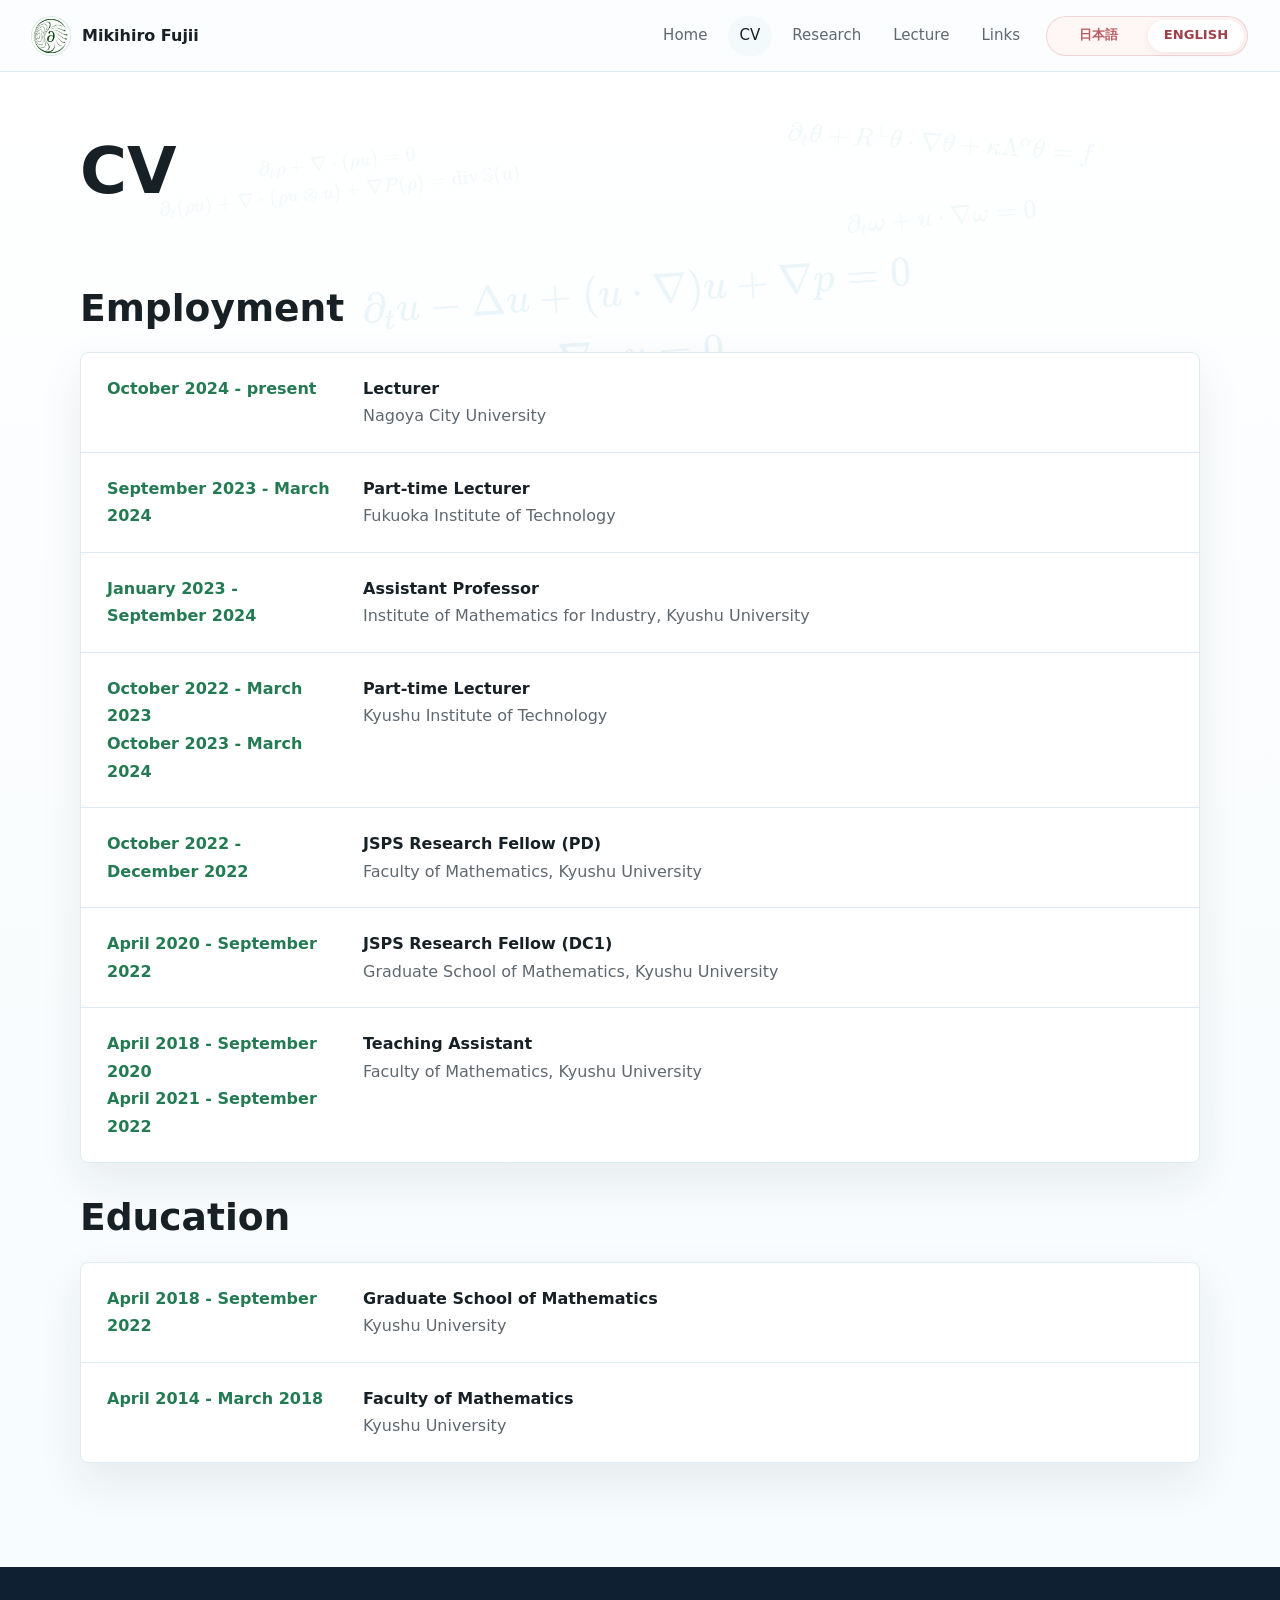
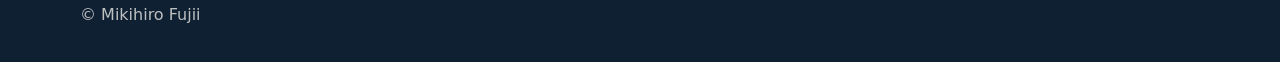
==== cv.html @ 7ef38965 "Hide journal years on paper detail pages" ====
<!doctype html>
<html lang="en">
  <head>
    <meta charset="utf-8">
    <meta name="viewport" content="width=device-width, initial-scale=1">
    <title>CV | Mikihiro Fujii</title>
    <meta name="description" content="Curriculum vitae, employment history, education, grants, and academic awards of Mikihiro Fujii, lecturer at Nagoya City University.">
    <meta name="robots" content="index, follow">
    <meta name="author" content="Mikihiro Fujii">
    <link rel="canonical" href="https://tonpuku.github.io/mikihiro-fujii-homepage/cv.html">
    <meta property="og:type" content="website">
    <meta property="og:site_name" content="Mikihiro Fujii">
    <meta property="og:title" content="CV | Mikihiro Fujii">
    <meta property="og:description" content="Curriculum vitae, employment history, education, grants, and academic awards of Mikihiro Fujii.">
    <meta property="og:url" content="https://tonpuku.github.io/mikihiro-fujii-homepage/cv.html">
    <meta property="og:image" content="https://tonpuku.github.io/mikihiro-fujii-homepage/assets/img/site-logo-512.png">
    <meta property="og:image:width" content="512">
    <meta property="og:image:height" content="512">
    <meta property="og:locale" content="en_US">
    <meta property="og:locale:alternate" content="ja_JP">
    <meta name="twitter:card" content="summary">
    <meta name="twitter:title" content="CV | Mikihiro Fujii">
    <meta name="twitter:description" content="Curriculum vitae of Mikihiro Fujii.">
    <meta name="twitter:image" content="https://tonpuku.github.io/mikihiro-fujii-homepage/assets/img/site-logo-512.png">
    <link rel="icon" type="image/png" href="assets/img/favicon.png">
    <link rel="apple-touch-icon" href="assets/img/apple-touch-icon.png">
    <link rel="stylesheet" href="assets/vendor/katex/katex.min.css">
    <link rel="stylesheet" href="assets/css/styles.css?v=20260708-1">
    <script defer src="assets/vendor/katex/katex.min.js"></script>
    <script defer src="assets/vendor/katex/auto-render.min.js"></script>
    <script defer src="assets/js/analytics.js?v=20260614-1"></script>
    <script defer src="assets/js/site.js?v=20260710-2"></script>
  </head>
  <body>
    <header class="site-header">
      <a class="brand" href="index.html"><span class="brand-mark"><img src="assets/img/site-logo-512.png" alt="" width="38" height="38"></span><span>Mikihiro Fujii</span></a>
      <div class="header-actions">
        <nav class="site-nav" aria-label="Primary navigation">
          <a href="index.html" data-i18n="common.nav.home">Home</a>
          <a href="cv.html" data-i18n="common.nav.cv">CV</a>
          <a href="research.html" data-i18n="common.nav.research">Research</a>
          <a href="lecture.html" data-i18n="common.nav.lecture">Lecture</a>
          <a href="links.html" data-i18n="common.nav.links">Links</a>
        </nav>
        <div class="language-toggle" role="group" aria-label="Language" data-i18n-label="common.language">
          <button type="button" data-lang-option="ja" data-short-label="JA" aria-pressed="false">日本語</button>
          <button type="button" data-lang-option="en" data-short-label="EN" aria-pressed="true">ENGLISH</button>
        </div>
      </div>
    </header>

    <main>
      <section class="page-title">
        <h1 data-i18n="cv.title">CV</h1>
      </section>

      <section class="section cv-stack compact">
        <section class="cv-panel">
          <h2 data-i18n="cv.employment">Employment</h2>
          <div class="timeline" style="margin-top: 22px;">
            <div class="timeline-row">
              <div class="timeline-date" data-i18n="cv.date.2024-10.present">October 2024 - present</div>
              <div class="timeline-body"><strong data-i18n="cv.role.lecturer">Lecturer</strong><span data-i18n="cv.affiliation.ncu">Nagoya City University</span></div>
            </div>
            <div class="timeline-row">
              <div class="timeline-date" data-i18n="cv.date.2023-09.2024-03">September 2023 - March 2024</div>
              <div class="timeline-body"><strong data-i18n="cv.role.partTime">Part-time Lecturer</strong><span data-i18n="cv.affiliation.fit">Fukuoka Institute of Technology</span></div>
            </div>
            <div class="timeline-row">
              <div class="timeline-date" data-i18n="cv.date.2023-01.2024-09">January 2023 - September 2024</div>
              <div class="timeline-body"><strong data-i18n="cv.role.assistantProfessor">Assistant Professor</strong><span data-i18n="cv.affiliation.imiKyushu">Institute of Mathematics for Industry, Kyushu University</span></div>
            </div>
            <div class="timeline-row">
              <div class="timeline-date"><span data-i18n="cv.date.2022-10.2023-03">October 2022 - March 2023</span><br><span data-i18n="cv.date.2023-10.2024-03">October 2023 - March 2024</span></div>
              <div class="timeline-body"><strong data-i18n="cv.role.partTime">Part-time Lecturer</strong><span data-i18n="cv.affiliation.kyutech">Kyushu Institute of Technology</span></div>
            </div>
            <div class="timeline-row">
              <div class="timeline-date" data-i18n="cv.date.2022-10.2022-12">October 2022 - December 2022</div>
              <div class="timeline-body"><strong data-i18n="cv.role.jspsPd">JSPS Research Fellow (PD)</strong><span data-i18n="cv.affiliation.kyushuFacultyMath">Faculty of Mathematics, Kyushu University</span></div>
            </div>
            <div class="timeline-row">
              <div class="timeline-date" data-i18n="cv.date.2020-04.2022-09">April 2020 - September 2022</div>
              <div class="timeline-body"><strong data-i18n="cv.role.jspsDc">JSPS Research Fellow (DC1)</strong><span data-i18n="cv.affiliation.kyushuGraduateMath">Graduate School of Mathematics, Kyushu University</span></div>
            </div>
            <div class="timeline-row">
              <div class="timeline-date"><span data-i18n="cv.date.2018-04.2020-09">April 2018 - September 2020</span><br><span data-i18n="cv.date.2021-04.2022-09">April 2021 - September 2022</span></div>
              <div class="timeline-body"><strong data-i18n="cv.role.ta">Teaching Assistant</strong><span data-i18n="cv.affiliation.kyushuFacultyMath">Faculty of Mathematics, Kyushu University</span></div>
            </div>
          </div>
        </section>

        <section class="cv-panel">
          <h2 data-i18n="cv.education">Education</h2>
          <div class="timeline" style="margin-top: 22px;">
            <div class="timeline-row">
              <div class="timeline-date" data-i18n="cv.date.2018-04.2022-09">April 2018 - September 2022</div>
              <div class="timeline-body"><strong data-i18n="cv.education.graduateMath">Graduate School of Mathematics</strong><span data-i18n="cv.affiliation.kyushuUniversity">Kyushu University</span></div>
            </div>
            <div class="timeline-row">
              <div class="timeline-date" data-i18n="cv.date.2014-04.2018-03">April 2014 - March 2018</div>
              <div class="timeline-body"><strong data-i18n="cv.education.undergraduateMath">Faculty of Mathematics</strong><span data-i18n="cv.affiliation.kyushuUniversity">Kyushu University</span></div>
            </div>
          </div>
        </section>
      </section>
    </main>

    <footer class="site-footer">
      <div class="site-footer-inner">
        <span>&copy; Mikihiro Fujii</span>
      </div>
    </footer>
  </body>
</html>
---- assets/css/styles.css ----
:root {
  --ink: #162025;
  --muted: #5f6870;
  --paper: #fbfdfe;
  --panel: #ffffff;
  --soft: #f3fafc;
  --soft-warm: #f7fcff;
  --line: #dcecf1;
  --navy: #102033;
  --teal: #1b7772;
  --journal-green: #237a53;
  --copper: #b96d45;
  --copper-dark: #86472c;
  --shadow: 0 18px 45px rgba(22, 32, 37, 0.08);
  --radius: 8px;
  --max: 1120px;
}

* {
  box-sizing: border-box;
}

html {
  scroll-behavior: smooth;
}

body {
  margin: 0;
  color: var(--ink);
  background:
    linear-gradient(180deg, #ffffff 0%, var(--paper) 42%, #f6fbfd 100%);
  font-family: ui-sans-serif, system-ui, -apple-system, BlinkMacSystemFont, "Segoe UI", sans-serif;
  font-size: 16px;
  line-height: 1.72;
}

main {
  position: relative;
  isolation: isolate;
  overflow: hidden;
}

main > .page-title,
main > .section {
  position: relative;
  z-index: 2;
}

img {
  max-width: 100%;
  display: block;
}

a {
  color: var(--teal);
  text-decoration-thickness: 1px;
  text-underline-offset: 0.22em;
}

a:hover {
  color: var(--copper-dark);
}

.site-header {
  position: sticky;
  top: 0;
  z-index: 20;
  display: flex;
  align-items: center;
  justify-content: space-between;
  gap: 24px;
  min-height: 72px;
  padding: 0 32px;
  background: rgba(251, 253, 254, 0.96);
  border-bottom: 1px solid rgba(214, 232, 238, 0.86);
  backdrop-filter: blur(18px);
}

.brand {
  display: inline-flex;
  align-items: center;
  gap: 12px;
  color: var(--ink);
  font-weight: 700;
  text-decoration: none;
  white-space: nowrap;
}

.brand-mark {
  display: block;
  width: 38px;
  height: 38px;
  border-radius: 50%;
  overflow: hidden;
  background: #fff;
  box-shadow: 0 0 0 1px rgba(35, 122, 83, 0.16);
  flex: 0 0 auto;
}

.brand-mark img {
  width: 100%;
  height: 100%;
  object-fit: cover;
}

.header-actions {
  display: flex;
  align-items: center;
  gap: 14px;
  min-width: 0;
}

.site-nav {
  display: flex;
  align-items: center;
  gap: 8px;
  overflow-x: auto;
  scrollbar-width: none;
}

.site-nav::-webkit-scrollbar {
  display: none;
}

.site-nav a {
  display: inline-flex;
  align-items: center;
  min-height: 40px;
  padding: 0 12px;
  color: var(--muted);
  border-radius: 999px;
  font-size: 0.94rem;
  text-decoration: none;
  white-space: nowrap;
}

.site-nav a:hover,
.site-nav a[aria-current="page"] {
  color: var(--ink);
  background: var(--soft);
}

.language-toggle {
  display: inline-grid;
  grid-template-columns: repeat(2, minmax(96px, 1fr));
  gap: 2px;
  padding: 3px;
  background: #fff6f6;
  border: 1px solid rgba(190, 80, 86, 0.2);
  border-radius: 999px;
}

.language-toggle button {
  min-width: 96px;
  min-height: 32px;
  padding: 0 9px;
  color: #b95d62;
  background: transparent;
  border: 0;
  border-radius: 999px;
  cursor: pointer;
  font: inherit;
  font-size: 0.82rem;
  font-weight: 760;
  white-space: nowrap;
}

.language-toggle button[aria-pressed="true"] {
  color: #9f4148;
  background: #ffffff;
  box-shadow: 0 1px 6px rgba(135, 54, 60, 0.1);
}

.view-mode-toggle {
  position: fixed;
  left: 16px;
  bottom: 16px;
  z-index: 20;
  display: inline-flex;
  align-items: center;
  justify-content: center;
  min-height: 36px;
  padding: 0 14px;
  color: #fffdf8;
  background: var(--teal);
  border: 1px solid rgba(18, 74, 84, 0.18);
  border-radius: 999px;
  box-shadow: 0 10px 24px rgba(22, 32, 37, 0.16);
  cursor: pointer;
  font: inherit;
  font-size: 0.82rem;
  font-weight: 760;
}

.view-mode-toggle[hidden] {
  display: none;
}

.home-page {
  position: relative;
  isolation: isolate;
  min-height: clamp(720px, 82vh, 840px);
  overflow: hidden;
  background:
    linear-gradient(180deg, #ffffff 0%, #fbfdfe 38%, rgba(242, 250, 253, 0.68) 68%, var(--paper) 100%);
}

.home-page > .hero,
.home-page > .section {
  position: relative;
  z-index: 2;
}

.hero {
  position: relative;
  min-height: inherit;
  display: grid;
  align-items: start;
  overflow: visible;
  color: var(--ink);
  background: transparent;
}

.home-formula-bg {
  position: absolute;
  inset: 0;
  z-index: 0;
  opacity: 1;
  overflow: hidden;
  pointer-events: none;
  user-select: none;
}

.home-formula-bg .hero-equation {
  display: none;
}

.home-page > .home-formula-bg .formula-field {
  bottom: 5%;
}

.home-page + .site-footer {
  margin-top: 0;
}

.page-formula-bg {
  position: fixed;
  inset: 72px 0 0;
}

.page-formula-bg .formula-field {
  transform: none;
}

.formula-field {
  position: absolute;
  inset: 0;
  display: grid;
  grid-template-columns: repeat(12, minmax(0, 1fr));
  grid-auto-rows: minmax(clamp(46px, 6.4vh, 60px), auto);
  align-items: center;
  justify-items: center;
  gap: clamp(10px, 1.5vw, 18px) clamp(16px, 2.5vw, 34px);
  padding: clamp(22px, 3.4vw, 42px) clamp(18px, 4.2vw, 58px);
  box-sizing: border-box;
  transform: translateY(5%);
}

.formula-tile {
  position: relative;
  grid-column: var(--c, span 2);
  grid-row: var(--row, auto);
  max-width: 100%;
  min-width: 0;
  color: rgba(35, 148, 188, 0.06);
  transform: rotate(var(--r, 0deg));
  transform-origin: center;
}

.formula-tile .katex-display {
  margin: 0;
  text-align: left;
}

.formula-tile .katex {
  font-size: clamp(1.68rem, 2.64vw, 2.94rem);
  line-height: 1;
  white-space: nowrap;
}

.formula-tile-wide {
  grid-column: span 6;
}

.formula-tile-long {
  grid-column: 1 / -1;
}

.formula-tile-half {
  grid-column: span 6;
}

.formula-tile-short {
  grid-column: span 3;
}

.formula-tile-wide .katex {
  font-size: clamp(1.5rem, 2.22vw, 2.58rem);
}

.formula-tile-long .katex,
.formula-tile-half .katex {
  font-size: clamp(1.38rem, 2.04vw, 2.4rem);
}

.formula-tile-short .katex {
  font-size: clamp(1.34rem, 1.92vw, 2.24rem);
}

.formula-tile-system .katex {
  font-size: clamp(1rem, 1.55vw, 1.78rem);
  line-height: 1.06;
}

.formula-tile-main {
  grid-column: var(--c, 1 / -1);
  grid-row: var(--row, 3);
  color: rgba(34, 151, 193, 0.09);
}

.formula-tile-main .katex {
  font-size: clamp(1.88rem, 3.28vw, 3.46rem);
  line-height: 1.04;
}

.hero-equation {
  position: absolute;
  color: rgba(82, 178, 207, 0.14);
  transform: rotate(-8deg);
  transform-origin: center;
}

.hero-equation .katex-display {
  margin: 0;
  text-align: left;
}

.hero-equation .katex {
  font-size: clamp(1.1rem, 2.8vw, 2.7rem);
  line-height: 1.08;
  white-space: nowrap;
}

.equation-ns {
  left: clamp(18px, 5vw, 90px);
  top: clamp(430px, 52vh, 540px);
  color: rgba(34, 151, 193, 0.5);
  transform: rotate(-7deg);
}

.equation-ns .katex {
  font-size: clamp(2.15rem, 5.7vw, 5.25rem);
}

.equation-cns {
  left: clamp(520px, 62vw, 900px);
  top: clamp(245px, 32vh, 335px);
  color: rgba(46, 158, 200, 0.31);
  transform: rotate(4deg);
}

.equation-cns .katex {
  font-size: clamp(0.98rem, 2.1vw, 2rem);
}

.equation-qg-top {
  right: clamp(20px, 5vw, 92px);
  top: clamp(24px, 5vh, 70px);
  color: rgba(42, 145, 187, 0.31);
  transform: rotate(0deg);
}

.equation-qg {
  left: clamp(-180px, -8vw, -70px);
  top: clamp(610px, 70vh, 780px);
  color: rgba(68, 174, 210, 0.29);
  transform: rotate(7deg);
}

.equation-qg .katex {
  font-size: clamp(0.98rem, 2.3vw, 2.15rem);
}

.equation-hall {
  right: clamp(-360px, -19vw, -120px);
  top: clamp(420px, 49vh, 555px);
  color: rgba(38, 139, 180, 0.28);
  transform: rotate(-11deg);
}

.equation-hall .katex {
  font-size: clamp(0.86rem, 1.75vw, 1.68rem);
}

.equation-boussinesq {
  right: clamp(18px, 6vw, 100px);
  bottom: clamp(155px, 20vh, 230px);
  color: rgba(50, 160, 202, 0.31);
  transform: rotate(3deg);
}

.equation-boussinesq .katex {
  font-size: clamp(1.05rem, 2.55vw, 2.42rem);
}

.equation-euler {
  left: clamp(-70px, -2vw, -18px);
  top: clamp(185px, 24vh, 260px);
  color: rgba(62, 169, 205, 0.26);
  transform: rotate(-4deg);
}

.equation-euler .katex {
  font-size: clamp(1rem, 2.25vw, 2.15rem);
}

.equation-stationary {
  right: clamp(-185px, -8vw, -45px);
  top: clamp(655px, 76vh, 850px);
  color: rgba(35, 143, 184, 0.27);
  transform: rotate(8deg);
}

.equation-stationary .katex {
  font-size: clamp(1rem, 2.3vw, 2.2rem);
}

.equation-hall-small {
  left: clamp(12px, 6vw, 105px);
  top: clamp(52px, 9vh, 115px);
  color: rgba(40, 150, 190, 0.21);
  transform: rotate(0deg);
}

.equation-hall-small .katex {
  font-size: clamp(0.82rem, 1.55vw, 1.52rem);
}

.equation-cns-small {
  left: clamp(240px, 35vw, 540px);
  top: clamp(78px, 13vh, 145px);
  color: rgba(78, 181, 211, 0.24);
  transform: rotate(-12deg);
}

.equation-cns-small .katex {
  font-size: clamp(0.86rem, 1.8vw, 1.72rem);
}

.equation-sqg {
  right: clamp(12px, 5vw, 88px);
  top: clamp(545px, 63vh, 705px);
  color: rgba(72, 176, 210, 0.3);
  transform: rotate(5deg);
}

.equation-sqg .katex {
  font-size: clamp(0.94rem, 2vw, 1.95rem);
}

.equation-vorticity {
  left: clamp(26px, 7vw, 120px);
  top: clamp(330px, 40vh, 440px);
  color: rgba(31, 133, 177, 0.21);
  transform: rotate(-6deg);
}

.equation-vorticity .katex {
  font-size: clamp(0.9rem, 1.8vw, 1.72rem);
}

.equation-coriolis {
  right: clamp(190px, 27vw, 430px);
  top: clamp(260px, 34vh, 430px);
  color: rgba(45, 155, 198, 0.23);
  transform: rotate(0deg);
}

.equation-coriolis .katex {
  font-size: clamp(0.9rem, 1.85vw, 1.82rem);
}

.equation-energy {
  left: clamp(440px, 52vw, 780px);
  top: clamp(54px, 9vh, 112px);
  color: rgba(57, 160, 198, 0.23);
  transform: rotate(9deg);
}

.equation-energy .katex {
  font-size: clamp(0.9rem, 1.75vw, 1.72rem);
}

.equation-fill {
  color: rgba(52, 157, 196, 0.2);
}

.equation-fill .katex {
  font-size: clamp(0.72rem, 1.25vw, 1.26rem);
}

.equation-pressure {
  left: clamp(250px, 28vw, 460px);
  top: clamp(10px, 3vh, 36px);
  transform: rotate(0deg);
}

.equation-stokes {
  left: clamp(250px, 31vw, 520px);
  top: clamp(365px, 43vh, 500px);
  transform: rotate(-9deg);
}

.equation-scaling {
  left: clamp(62px, 12vw, 190px);
  top: clamp(258px, 31vh, 355px);
  transform: rotate(10deg);
}

.equation-besov {
  right: clamp(34px, 10vw, 165px);
  top: clamp(200px, 25vh, 285px);
  transform: rotate(0deg);
}

.equation-transport {
  left: clamp(-52px, 1vw, 16px);
  top: clamp(455px, 52vh, 615px);
  transform: rotate(8deg);
}

.equation-heat {
  left: clamp(-22px, 2vw, 38px);
  top: clamp(18px, 4vh, 52px);
  transform: rotate(-14deg);
}

.equation-vorticity-small {
  right: clamp(220px, 32vw, 510px);
  top: clamp(255px, 35vh, 460px);
  transform: rotate(12deg);
}

.equation-mhd-small {
  right: clamp(-310px, -12vw, -92px);
  top: clamp(650px, 75vh, 850px);
  transform: rotate(-6deg);
}

.equation-mach {
  left: clamp(400px, 52vw, 760px);
  top: clamp(165px, 24vh, 315px);
  transform: rotate(0deg);
}

.equation-fourier {
  left: clamp(12px, 5vw, 86px);
  top: clamp(570px, 65vh, 725px);
  transform: rotate(-11deg);
}

.equation-decay {
  left: clamp(185px, 30vw, 500px);
  top: clamp(700px, 80vh, 920px);
  transform: rotate(7deg);
}

.equation-helmholtz {
  right: clamp(220px, 30vw, 460px);
  top: clamp(290px, 36vh, 395px);
  transform: rotate(0deg);
}

.equation-lambda {
  right: clamp(12px, 3vw, 65px);
  top: clamp(345px, 41vh, 470px);
  transform: rotate(-16deg);
}

.equation-divfree {
  left: clamp(460px, 58vw, 820px);
  top: clamp(215px, 31vh, 390px);
  transform: rotate(11deg);
}

.equation-dense {
  color: rgba(36, 146, 186, 0.18);
}

.equation-dense .katex {
  font-size: clamp(0.54rem, 0.9vw, 0.94rem);
}

.hero-equation.equation-dense-01 {
  left: 4%;
  top: 5%;
  transform: rotate(0deg);
}

.hero-equation.equation-dense-02 {
  left: 18%;
  top: 13%;
  transform: rotate(-9deg);
}

.hero-equation.equation-dense-03 {
  left: 42%;
  top: 6%;
  transform: rotate(8deg);
}

.hero-equation.equation-dense-04 {
  right: 4%;
  top: 14%;
  transform: rotate(-4deg);
}

.hero-equation.equation-dense-05 {
  left: 2%;
  top: 22%;
  transform: rotate(12deg);
}

.hero-equation.equation-dense-06 {
  left: 32%;
  top: 23%;
  transform: rotate(0deg);
}

.hero-equation.equation-dense-07 {
  right: 10%;
  top: 26%;
  transform: rotate(10deg);
}

.hero-equation.equation-dense-08 {
  left: 13%;
  top: 33%;
  transform: rotate(-13deg);
}

.hero-equation.equation-dense-09 {
  left: 48%;
  top: 34%;
  transform: rotate(0deg);
}

.hero-equation.equation-dense-10 {
  right: 3%;
  top: 40%;
  transform: rotate(-11deg);
}

.hero-equation.equation-dense-11 {
  left: 70%;
  top: 25%;
  transform: rotate(6deg);
}

.hero-equation.equation-dense-12 {
  left: 50%;
  top: 28%;
  transform: rotate(-5deg);
}

.hero-equation.equation-dense-13 {
  left: 62%;
  top: 36%;
  transform: rotate(0deg);
}

.hero-equation.equation-dense-14 {
  right: 8%;
  top: 44%;
  transform: rotate(9deg);
}

.hero-equation.equation-dense-15 {
  left: 6%;
  top: 54%;
  transform: rotate(-8deg);
}

.hero-equation.equation-dense-16 {
  left: 40%;
  top: 52%;
  transform: rotate(13deg);
}

.hero-equation.equation-dense-17 {
  right: 12%;
  top: 58%;
  transform: rotate(0deg);
}

.hero-equation.equation-dense-18 {
  left: 2%;
  top: 70%;
  transform: rotate(10deg);
}

.hero-equation.equation-dense-19 {
  left: 24%;
  top: 73%;
  transform: rotate(0deg);
}

.hero-equation.equation-dense-20 {
  left: 52%;
  top: 72%;
  transform: rotate(-12deg);
}

.hero-equation.equation-dense-21 {
  right: 4%;
  top: 76%;
  transform: rotate(7deg);
}

.hero-equation.equation-dense-22 {
  left: 12%;
  top: 84%;
  transform: rotate(-15deg);
}

.hero-equation.equation-dense-23 {
  left: 37%;
  top: 86%;
  transform: rotate(5deg);
}

.hero-equation.equation-dense-24 {
  right: 8%;
  top: 90%;
  transform: rotate(0deg);
}

.hero-copy {
  position: relative;
  z-index: 1;
  width: min(var(--max), calc(100% - 48px));
  margin: 0 auto;
  padding: clamp(82px, 11vh, 124px) 0 0;
}

.hero-portrait {
  position: absolute;
  top: clamp(58px, 8vh, 96px);
  right: clamp(26px, 7vw, 108px);
  z-index: 2;
  width: clamp(150px, 17vw, 228px);
  aspect-ratio: 4 / 5;
  margin: 0;
  overflow: hidden;
  border: 1px solid rgba(255, 255, 255, 0.88);
  border-radius: 6px;
  box-shadow: 0 18px 44px rgba(22, 32, 37, 0.12);
}

.hero-portrait img {
  width: 100%;
  height: 100%;
  object-fit: cover;
  object-position: 51% 18%;
  transform: scale(1.9);
  transform-origin: 51% 18%;
}

.hero-copy > * {
  max-width: 690px;
}

.hero-name-row {
  display: flex;
  align-items: flex-end;
  gap: 30px;
  max-width: min(900px, calc(100% - 76px));
}

.hero-name-row h1 {
  margin: 0;
  white-space: nowrap;
}

.eyebrow {
  margin: 0 0 18px;
  color: #d8ece9;
  font-size: 0.9rem;
  font-weight: 700;
  text-transform: uppercase;
}

.hero .eyebrow {
  color: var(--teal);
}

h1,
h2,
h3 {
  margin: 0;
  line-height: 1.18;
}

h1 {
  font-size: clamp(2.7rem, 7vw, 6.2rem);
  font-weight: 760;
}

h2 {
  font-size: clamp(1.55rem, 3.2vw, 2.35rem);
}

h3 {
  font-size: 1.08rem;
}

.lead {
  margin: 24px 0 0;
  color: var(--muted);
  font-size: clamp(1.05rem, 2.2vw, 1.38rem);
  line-height: 1.56;
}

.hero-actions {
  display: flex;
  flex-wrap: wrap;
  gap: 12px;
  margin-top: 32px;
}

.button {
  display: inline-flex;
  align-items: center;
  justify-content: center;
  min-height: 44px;
  padding: 0 18px;
  border: 1px solid transparent;
  border-radius: 999px;
  font-weight: 700;
  text-decoration: none;
}

.button.primary {
  color: #fffdf8;
  background: var(--copper);
}

.button.secondary {
  color: var(--teal);
  border-color: rgba(27, 119, 114, 0.35);
  background: rgba(255, 255, 255, 0.74);
}

.button:hover {
  transform: translateY(-1px);
}

.section {
  width: min(var(--max), calc(100% - 48px));
  margin: 0 auto;
  padding: 64px 0;
}

.section.compact {
  padding-top: 42px;
}

.page-title {
  width: min(var(--max), calc(100% - 48px));
  margin: 0 auto;
  padding: 62px 0 34px;
}

.page-title .eyebrow {
  color: var(--teal);
}

.page-title h1 {
  color: var(--ink);
  font-size: clamp(2.25rem, 5vw, 4.5rem);
}

.page-title p {
  max-width: 760px;
  margin: 18px 0 0;
  color: var(--muted);
  font-size: 1.08rem;
}

.profile-grid,
.two-column {
  display: grid;
  grid-template-columns: minmax(0, 1fr) minmax(300px, 0.78fr);
  gap: 32px;
  align-items: start;
}

.profile-section {
  width: min(840px, calc(100% - 48px));
}

.home-page .profile-section {
  width: min(900px, 100%);
  margin-top: 24px;
  padding-top: 0;
}

.hero-copy > .hero-profile {
  max-width: min(900px, calc(100% - 76px));
  margin-left: clamp(28px, 5vw, 76px);
}

.cv-stack {
  display: grid;
  gap: 32px;
}

.profile-grid > *,
.two-column > *,
.course-grid > *,
.link-grid > * {
  min-width: 0;
}

.info-list,
.math-panel,
.note-panel,
.link-panel,
.timeline,
.course-group,
.paper-list,
.talk-list {
  background: var(--panel);
  border: 1px solid var(--line);
  border-radius: var(--radius);
  box-shadow: var(--shadow);
}

.info-list {
  display: grid;
  gap: 0;
}

.home-page .info-list {
  background: transparent;
  border: 0;
  border-radius: 0;
  box-shadow: none;
}

.academic-profile-links {
  display: flex;
  flex-wrap: wrap;
  align-items: center;
  gap: 8px;
  margin-top: 0;
}

.academic-profile-link {
  display: inline-flex;
  align-items: center;
  justify-content: center;
  width: 36px;
  height: 36px;
  padding: 6px;
  border: 1px solid rgba(214, 232, 238, 0.96);
  border-radius: 50%;
  background: rgba(255, 255, 255, 0.88);
  box-shadow: 0 12px 28px rgba(22, 32, 37, 0.12);
  text-decoration: none;
  transition: transform 160ms ease, box-shadow 160ms ease, filter 160ms ease;
}

.academic-profile-link:hover {
  filter: saturate(1.08);
  transform: translateY(-2px);
  box-shadow: 0 16px 34px rgba(22, 32, 37, 0.17);
}

.academic-profile-link img {
  width: 100%;
  height: 100%;
  object-fit: contain;
}

.home-news-section {
  margin-top: 18px;
  padding: 0 0 22px;
}

.home-news-header {
  margin-bottom: 12px;
}

.home-news-header h2 {
  color: var(--ink);
  font-size: clamp(1.18rem, 2.1vw, 1.48rem);
}

.news-groups {
  display: grid;
  grid-template-columns: 1fr;
  gap: 18px;
}

.news-group {
  min-width: 0;
  padding: 18px;
  border: 1px solid rgba(220, 236, 241, 0.9);
  border-radius: var(--radius);
  background: rgba(255, 255, 255, 0.76);
  box-shadow: var(--shadow);
  backdrop-filter: blur(10px);
}

.news-group h3 {
  margin-bottom: 14px;
  color: var(--journal-green);
  font-size: 1.02rem;
}

.news-list {
  display: grid;
  gap: 14px;
  margin: 0;
  padding: 0;
  list-style: none;
}

.news-list li {
  display: grid;
  gap: 4px;
}

.news-date {
  color: var(--muted);
  font-size: 0.86rem;
  font-weight: 700;
}

.news-text {
  color: var(--ink);
  font-weight: 640;
  line-height: 1.6;
  overflow-wrap: anywhere;
}

.news-link {
  color: var(--teal);
  font-weight: 780;
}

.news-link:hover {
  color: var(--copper-dark);
}

.news-empty {
  color: var(--muted);
  font-size: 0.94rem;
}

.home-page .profile-section .info-row {
  grid-template-columns: 132px minmax(0, 1fr);
  gap: 18px;
  padding-block: 12px;
  padding-inline: 0;
  border-bottom: 0;
}

.info-row {
  display: grid;
  grid-template-columns: 150px minmax(0, 1fr);
  gap: 20px;
  padding: 20px 24px;
  border-bottom: 1px solid var(--line);
}

.info-row:last-child {
  border-bottom: 0;
}

.info-label {
  color: var(--muted);
  font-size: 0.92rem;
  font-weight: 700;
}

.info-value {
  min-width: 0;
  overflow-wrap: anywhere;
}

.info-summary,
.profile-research-text {
  margin: 0;
}

.profile-research-text {
  margin-top: 10px;
  color: var(--muted);
}

.math-panel,
.note-panel,
.link-panel {
  padding: 26px;
}

.math-panel p,
.note-panel p {
  margin: 16px 0 0;
  color: var(--muted);
}

.math-display {
  margin: 24px 0 0;
  padding: 20px;
  max-width: 100%;
  overflow-x: auto;
  background: var(--soft);
  border: 1px solid #c9ddda;
  border-radius: var(--radius);
}

.highlight-band {
  background: linear-gradient(135deg, var(--soft), var(--soft-warm));
  border-top: 1px solid var(--line);
  border-bottom: 1px solid var(--line);
}

.research-tags {
  display: flex;
  flex-wrap: wrap;
  gap: 10px;
  margin-top: 26px;
  padding: 0;
  list-style: none;
}

.research-tags li {
  padding: 8px 12px;
  color: var(--navy);
  background: rgba(255, 255, 255, 0.72);
  border: 1px solid rgba(22, 32, 37, 0.08);
  border-radius: 999px;
  font-size: 0.92rem;
  font-weight: 700;
}

.timeline {
  overflow: hidden;
}

.timeline-row {
  display: grid;
  grid-template-columns: 230px minmax(0, 1fr);
  gap: 26px;
  padding: 22px 26px;
  border-bottom: 1px solid var(--line);
}

.timeline-row:last-child {
  border-bottom: 0;
}

.timeline-date {
  color: var(--journal-green);
  font-weight: 760;
}

.timeline-body {
  min-width: 0;
}

.timeline-body strong {
  display: block;
  color: var(--ink);
}

.timeline-body span {
  color: var(--muted);
}

.pub-section,
.talk-section {
  padding: 34px 0 14px;
}

.pub-section:first-child,
.talk-section:first-child {
  padding-top: 0;
}

.pub-section h2,
.talk-section h2,
.course-group h2,
.link-panel h2 {
  margin-bottom: 16px;
  font-size: clamp(1.35rem, 2.4vw, 1.85rem);
}

.talk-section h3 {
  margin: 24px 0 12px;
  color: var(--journal-green);
  font-size: 1.22rem;
  font-weight: 760;
}

.talk-section h2 + h3 {
  margin-top: 4px;
}

.course-list,
.link-list {
  margin: 0;
  padding-left: 1.35rem;
}

.course-list li,
.link-list li {
  margin: 0 0 14px;
  padding-left: 0.15rem;
}

.paper-list,
.talk-list {
  margin: 0;
  padding-left: 0;
  overflow: hidden;
  list-style: none;
}

.paper-list {
  counter-reset: paper-item;
}

.talk-list {
  margin-bottom: 22px;
  counter-reset: talk-item;
}

.paper-list[data-reverse-numbering="true"] {
  counter-reset: paper-item var(--paper-list-start);
}

.talk-list[data-reverse-numbering="true"] {
  counter-reset: talk-item var(--talk-list-start);
}

.paper-list li,
.talk-list li {
  display: grid;
  grid-template-columns: 78px minmax(0, 1fr);
  row-gap: 6px;
  column-gap: 26px;
  margin: 0;
  padding: 20px 26px;
  border-bottom: 1px solid var(--line);
}

.paper-list li {
  counter-increment: paper-item;
}

.talk-list li {
  counter-increment: talk-item;
}

.paper-list[data-reverse-numbering="true"] li {
  counter-increment: paper-item -1;
}

.talk-list[data-reverse-numbering="true"] li {
  counter-increment: talk-item -1;
}

.paper-list li:last-child,
.talk-list li:last-child {
  border-bottom: 0;
}

.paper-list li::before,
.talk-list li::before {
  content: counter(paper-item);
  grid-column: 1;
  grid-row: 1 / span 3;
  color: var(--journal-green);
  font-weight: 760;
  font-variant-numeric: tabular-nums;
}

.talk-list li::before {
  content: counter(talk-item);
  grid-row: 1 / span 4;
}

.paper-list li > *,
.talk-list li > * {
  grid-column: 2;
  min-width: 0;
}

.paper-authors-line,
.paper-title-line,
.paper-venue-line,
.paper-year-line {
  display: block;
}

.paper-title-row {
  display: flex;
  align-items: baseline;
  flex-wrap: wrap;
  column-gap: 0.55rem;
  row-gap: 0.18rem;
}

.paper-authors-line {
  color: var(--muted);
  font-size: 0.95rem;
}

.paper-title-line {
  color: var(--ink);
  font-weight: 700;
  text-decoration-thickness: 1px;
  overflow-wrap: anywhere;
}

.paper-title-row .paper-title-line {
  display: inline;
  min-width: 0;
}

.paper-title-line:hover {
  color: var(--teal);
}

.paper-new-badge {
  display: inline-flex;
  align-items: center;
  flex: 0 0 auto;
  padding: 0.05em 0.48em;
  border: 1px solid rgba(191, 74, 84, 0.32);
  border-radius: 999px;
  background: rgba(191, 74, 84, 0.08);
  color: #bf4a54;
  font-size: 0.72rem;
  font-weight: 800;
  line-height: 1.35;
}

.paper-venue-line {
  color: var(--journal-green);
  font-weight: 760;
}

.paper-preprint-id {
  color: var(--journal-green);
  font-weight: 760;
}

.paper-year-inline {
  color: var(--muted);
  font-size: 0.94rem;
  font-weight: 400;
}

.paper-year-line {
  color: var(--muted);
  font-size: 0.94rem;
}

.talk-authors-line,
.talk-title-line,
.talk-venue-line,
.talk-date-line {
  display: block;
}

.talk-authors-line {
  color: var(--muted);
  font-size: 0.95rem;
}

.talk-title-line {
  color: var(--ink);
  font-weight: 700;
  overflow-wrap: anywhere;
}

.talk-venue-line {
  color: var(--journal-green);
  font-weight: 760;
}

.talk-date-line {
  color: var(--muted);
  font-size: 0.94rem;
}

.paper-meta,
.talk-meta {
  color: var(--muted);
}

.course-grid {
  display: grid;
  grid-template-columns: minmax(0, 1fr);
  gap: 22px;
}

.course-group {
  padding: 26px;
}

.link-grid {
  display: grid;
  grid-template-columns: minmax(0, 1fr);
  gap: 22px;
}

.paper-title-block h1 {
  max-width: 980px;
  font-size: clamp(2rem, 4.2vw, 3.8rem);
}

.paper-title-block .paper-detail-authors {
  margin: 18px 0 0;
  color: var(--copper-dark);
  font-size: clamp(1.14rem, 2.2vw, 1.38rem);
  font-weight: 700;
}

.paper-title-block .paper-detail-journal {
  margin: 8px 0 0;
  color: var(--journal-green);
  font-size: clamp(1.26rem, 2.6vw, 1.6rem);
  line-height: 1.45;
}

.paper-title-block .paper-detail-journal-name {
  color: var(--journal-green);
  font-weight: 840;
}

.paper-title-block .paper-preprint-id {
  font-weight: 840;
}

.paper-title-block .paper-detail-journal-year {
  color: var(--muted);
  font-weight: 650;
}

.paper-title-block .paper-detail-publication-date {
  display: block;
  margin-top: 2px;
  color: var(--muted);
  font-size: 0.92em;
  font-weight: 500;
}

.paper-detail {
  display: grid;
  gap: 22px;
}

.paper-detail-panel {
  padding: 28px;
  background: var(--panel);
  border: 1px solid var(--line);
  border-radius: var(--radius);
  box-shadow: var(--shadow);
}

.paper-detail-panel p {
  margin: 14px 0 0;
  color: var(--muted);
}

.paper-commentary p {
  line-height: 1.82;
}

.paper-commentary p + p {
  margin-top: 16px;
}

.paper-links {
  margin: 0;
  padding-left: 1.35rem;
}

.paper-links li {
  margin-bottom: 10px;
  overflow-wrap: anywhere;
}

.paper-back {
  margin: 8px 0 0;
}

.site-footer {
  margin-top: 40px;
  padding: 34px 32px;
  color: rgba(255, 253, 248, 0.72);
  background: var(--navy);
}

.site-footer-inner {
  width: min(var(--max), 100%);
  margin: 0 auto;
  display: flex;
  align-items: center;
  justify-content: space-between;
  gap: 18px;
}

.site-footer a {
  color: #d8ece9;
}

.katex-display {
  max-width: 100%;
  overflow-x: auto;
  overflow-y: hidden;
}

@media (max-width: 820px) {
  .page-formula-bg {
    inset: 0;
  }

  .site-header {
    position: static;
    display: block;
    padding: 18px 22px 14px;
  }

  .brand {
    margin-bottom: 12px;
  }

  .header-actions {
    align-items: flex-start;
    justify-content: space-between;
    gap: 10px;
  }

  .site-nav {
    padding-bottom: 2px;
  }

  .hero {
    min-height: 760px;
  }

  .hero-portrait {
    top: 44px;
    right: 18px;
    width: 132px;
  }

  .home-page .profile-section {
    margin-top: 20px;
  }

  .hero-copy > .hero-profile {
    max-width: calc(100% - 32px);
    margin-left: 32px;
  }

  .home-page .profile-section .info-row {
    grid-template-columns: 118px minmax(0, 1fr);
    gap: 14px;
    padding-block: 10px;
  }

  .hero-equation {
    transform: rotate(-10deg);
  }

  .equation-ns {
    left: -54px;
    top: 500px;
    transform: rotate(-7deg);
  }

  .equation-ns .katex {
    font-size: 2.16rem;
  }

  .equation-cns {
    left: 300px;
    top: 220px;
    transform: rotate(4deg);
  }

  .equation-cns .katex {
    font-size: 1.05rem;
  }

  .equation-qg-top {
    right: -132px;
    top: 32px;
    transform: rotate(0deg);
  }

  .equation-qg-top .katex,
  .equation-qg .katex,
  .equation-boussinesq .katex {
    font-size: 1.12rem;
  }

  .equation-qg {
    left: -158px;
    top: 520px;
    transform: rotate(7deg);
  }

  .equation-hall {
    right: -230px;
    top: 250px;
    display: block;
    transform: rotate(-11deg);
  }

  .equation-hall .katex {
    font-size: 0.88rem;
  }

  .equation-boussinesq {
    right: -104px;
    bottom: 200px;
    transform: rotate(3deg);
  }

  .equation-euler {
    left: -64px;
    top: 180px;
    transform: rotate(-4deg);
  }

  .equation-stationary {
    right: -220px;
    top: 475px;
    transform: rotate(8deg);
  }

  .equation-hall-small {
    left: 34px;
    top: 74px;
    transform: rotate(0deg);
  }

  .equation-cns-small {
    left: 220px;
    top: 48px;
    transform: rotate(-12deg);
  }

  .equation-sqg {
    right: -70px;
    top: 270px;
    transform: rotate(5deg);
  }

  .equation-vorticity {
    left: 24px;
    top: 300px;
    transform: rotate(-6deg);
  }

  .equation-coriolis {
    right: 138px;
    top: 230px;
    transform: rotate(0deg);
  }

  .equation-energy {
    left: 430px;
    top: 58px;
    transform: rotate(9deg);
  }

  .equation-fill .katex {
    font-size: 0.82rem;
  }

  .equation-pressure {
    left: 260px;
    top: 28px;
    transform: rotate(0deg);
  }

  .equation-stokes {
    left: 210px;
    top: 230px;
    transform: rotate(-9deg);
  }

  .equation-scaling {
    left: 50px;
    top: 170px;
    transform: rotate(10deg);
  }

  .equation-besov {
    right: 26px;
    top: 74px;
    transform: rotate(0deg);
  }

  .equation-transport {
    left: -70px;
    top: 360px;
    transform: rotate(8deg);
  }

  .equation-heat {
    left: -18px;
    top: 18px;
    transform: rotate(-14deg);
  }

  .equation-vorticity-small {
    right: 265px;
    top: 198px;
    transform: rotate(12deg);
  }

  .equation-mhd-small {
    right: -230px;
    top: 520px;
    transform: rotate(-6deg);
  }

  .equation-mach {
    left: 430px;
    top: 182px;
    transform: rotate(0deg);
  }

  .equation-fourier {
    left: 350px;
    top: 235px;
    transform: rotate(-11deg);
  }

  .equation-decay {
    left: 150px;
    top: 500px;
    transform: rotate(7deg);
  }

  .equation-helmholtz {
    right: 250px;
    top: 240px;
    transform: rotate(0deg);
  }

  .equation-lambda {
    right: 8px;
    top: 250px;
    transform: rotate(-16deg);
  }

  .equation-divfree {
    left: 500px;
    top: 186px;
    transform: rotate(11deg);
  }

  .hero-copy,
  .section,
  .page-title,
  .profile-section {
    width: min(100% - 32px, var(--max));
  }

  .profile-grid,
  .two-column,
  .course-grid,
  .link-grid,
  .news-groups {
    grid-template-columns: 1fr;
  }

  .timeline-row,
  .info-row {
    grid-template-columns: 1fr;
    gap: 6px;
  }

  .paper-list li,
  .talk-list li {
    grid-template-columns: 58px minmax(0, 1fr);
    row-gap: 6px;
    column-gap: 16px;
    padding: 18px;
  }

  .paper-list li > *,
  .talk-list li > * {
    grid-column: 2;
  }

  .paper-list li::before,
  .talk-list li::before {
    grid-column: 1;
    grid-row: 1 / span 3;
  }

  .talk-list li::before {
    grid-row: 1 / span 4;
  }
}

@media (max-width: 520px) {
  body {
    font-size: 15px;
  }

  .site-header {
    padding-inline: 16px;
  }

  .paper-list li,
  .talk-list li {
    grid-template-columns: 1fr;
    row-gap: 6px;
    column-gap: 0;
  }

  .paper-list li::before,
  .paper-list li > *,
  .talk-list li::before,
  .talk-list li > * {
    grid-column: 1;
  }

  .paper-list li::before,
  .talk-list li::before {
    grid-row: auto;
  }

  .site-nav {
    gap: 2px;
    overflow-x: visible;
  }

  .site-nav a {
    min-height: 34px;
    padding: 0 8px;
    font-size: 0.88rem;
  }

  .header-actions {
    display: grid;
    grid-template-columns: minmax(0, 1fr) auto;
  }

  .language-toggle {
    grid-template-columns: repeat(2, 31px);
  }

  .language-toggle button {
    min-width: 31px;
    padding: 0;
    font-size: 0;
  }

  .language-toggle button::after {
    content: attr(data-short-label);
    font-size: 0.76rem;
  }

  .hero-copy {
    padding: 86px 0 178px;
  }

  .hero-portrait {
    top: 28px;
    right: 14px;
    width: 108px;
  }

  .home-page .profile-section {
    margin-top: 18px;
  }

  .hero-name-row {
    display: inline-flex;
    flex-direction: column;
    align-items: flex-start;
    gap: 8px;
    max-width: calc(100% - 16px);
  }

  .hero-name-row h1 {
    font-size: clamp(2.35rem, 10.5vw, 3.05rem);
  }

  .hero-copy > .hero-profile {
    max-width: calc(100% - 16px);
    margin-left: 16px;
  }

  .home-page .profile-section .info-row {
    grid-template-columns: 1fr;
    gap: 4px;
    padding-block: 8px;
  }

  .equation-ns {
    left: -84px;
    top: 555px;
  }

  .equation-cns {
    left: 118px;
    top: 225px;
  }

  .equation-qg-top {
    right: -190px;
    top: 38px;
  }

  .equation-qg {
    top: 615px;
  }

  .equation-hall {
    top: 275px;
  }

  .equation-euler {
    left: -98px;
    top: 176px;
  }

  .equation-stationary {
    right: -260px;
    top: 540px;
  }

  .equation-hall-small {
    left: -8px;
    top: 88px;
  }

  .equation-cns-small {
    left: 148px;
    top: 58px;
  }

  .equation-sqg {
    right: -166px;
    top: 300px;
  }

  .equation-vorticity {
    left: -54px;
    top: 306px;
  }

  .equation-coriolis {
    right: -148px;
    top: 230px;
  }

  .equation-energy {
    left: 168px;
    top: 92px;
  }

  .equation-fill .katex {
    font-size: 0.72rem;
  }

  .equation-pressure {
    left: 125px;
    top: 52px;
  }

  .equation-stokes {
    left: 88px;
    top: 255px;
  }

  .equation-scaling {
    left: -20px;
    top: 205px;
  }

  .equation-besov {
    right: -60px;
    top: 92px;
  }

  .equation-transport {
    left: -95px;
    top: 398px;
  }

  .equation-heat {
    left: -50px;
    top: 20px;
  }

  .equation-vorticity-small {
    right: 92px;
    top: 230px;
  }

  .equation-mhd-small {
    right: -245px;
    top: 600px;
  }

  .equation-mach {
    left: 190px;
    top: 205px;
  }

  .equation-fourier {
    left: 96px;
    top: 250px;
  }

  .equation-decay {
    left: 52px;
    top: 590px;
  }

  .equation-helmholtz {
    right: -80px;
    top: 275px;
  }

  .equation-lambda {
    right: -150px;
    top: 285px;
  }

  .equation-divfree {
    left: 230px;
    top: 245px;
  }

  .hero-actions {
    align-items: stretch;
    flex-direction: column;
  }

  .button {
    width: 100%;
  }

  .section {
    padding: 46px 0;
  }

  .math-panel,
  .note-panel,
  .link-panel,
  .course-group {
    padding: 22px;
  }
}
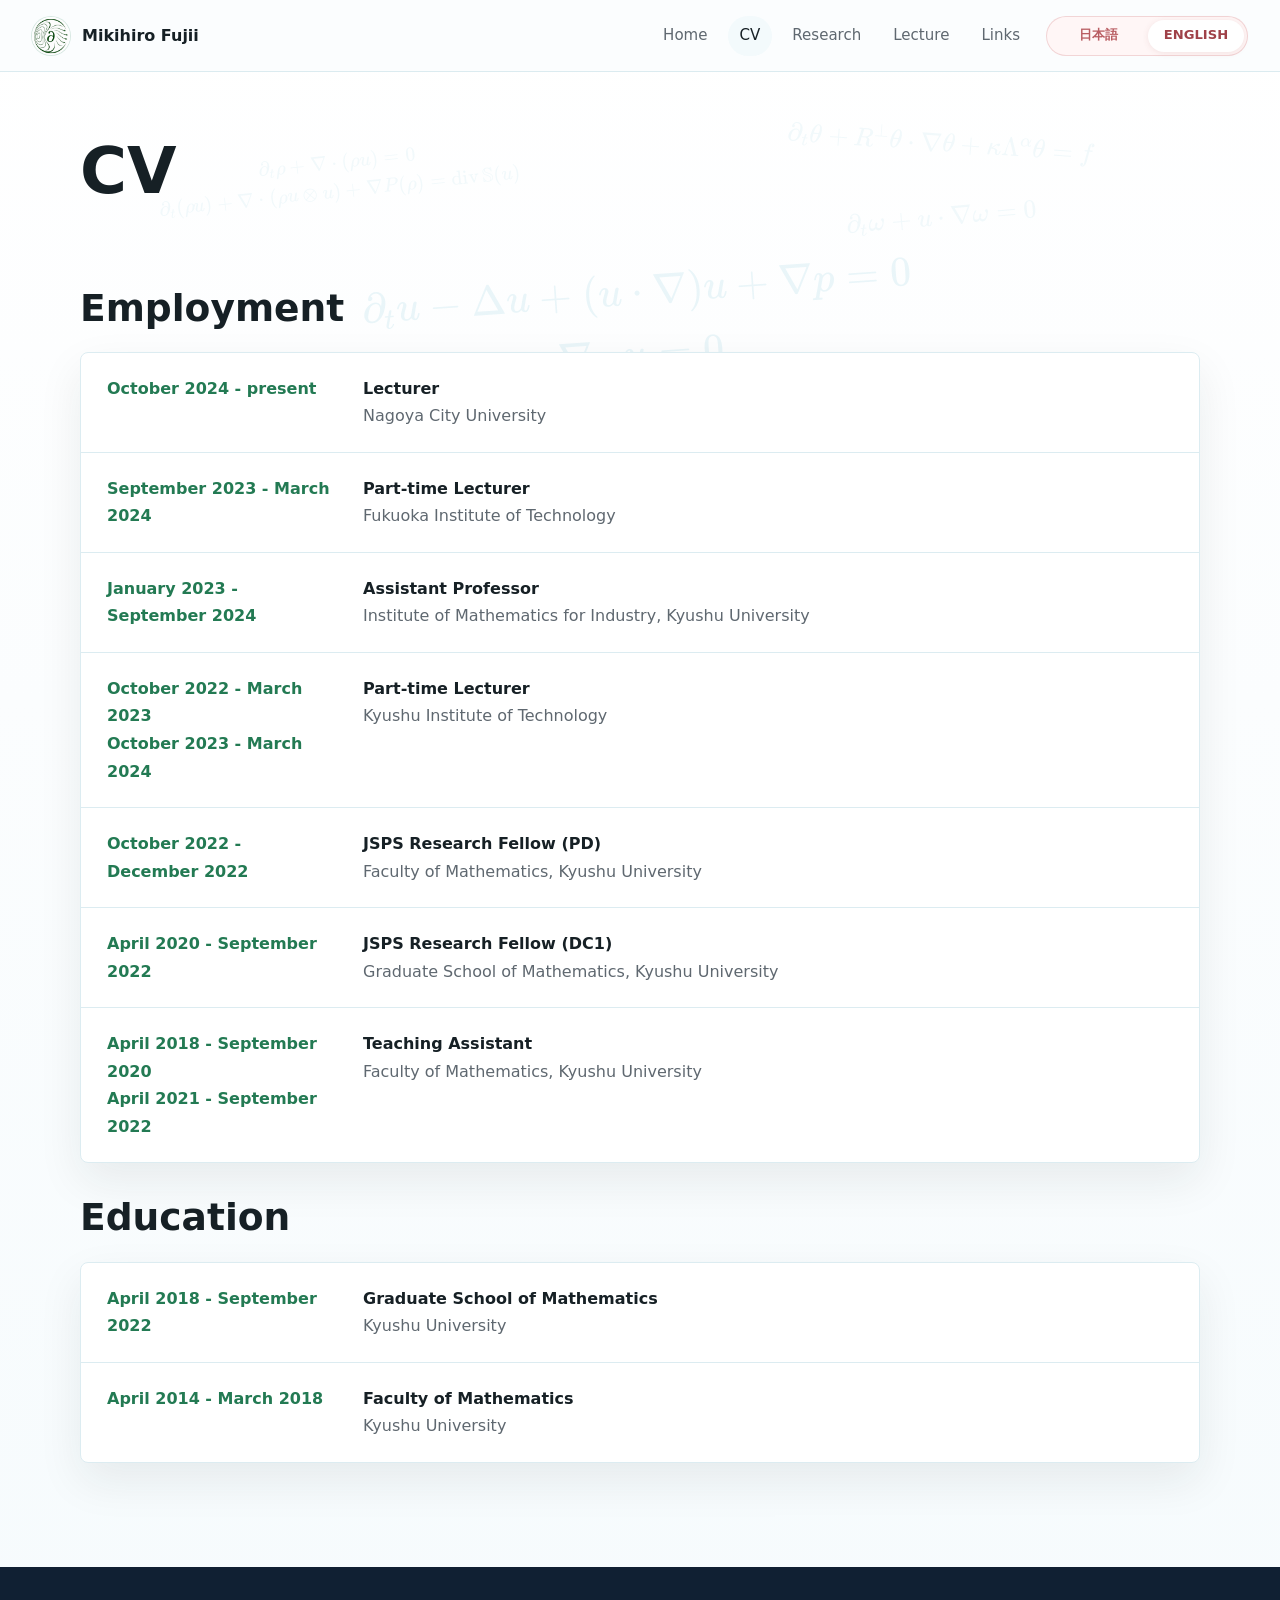
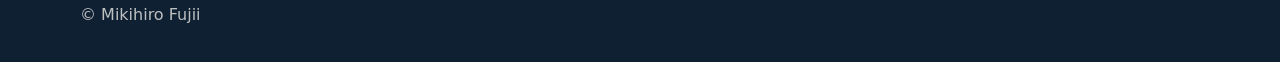
==== commit fe68cda7: "Style paper detail volume metadata separately" ====
--- a/cv.html
+++ b/cv.html
@@ -29,7 +29,7 @@
     <script defer src="assets/vendor/katex/katex.min.js"></script>
     <script defer src="assets/vendor/katex/auto-render.min.js"></script>
     <script defer src="assets/js/analytics.js?v=20260614-1"></script>
-    <script defer src="assets/js/site.js?v=20260710-2"></script>
+    <script defer src="assets/js/site.js?v=20260710-3"></script>
   </head>
   <body>
     <header class="site-header">
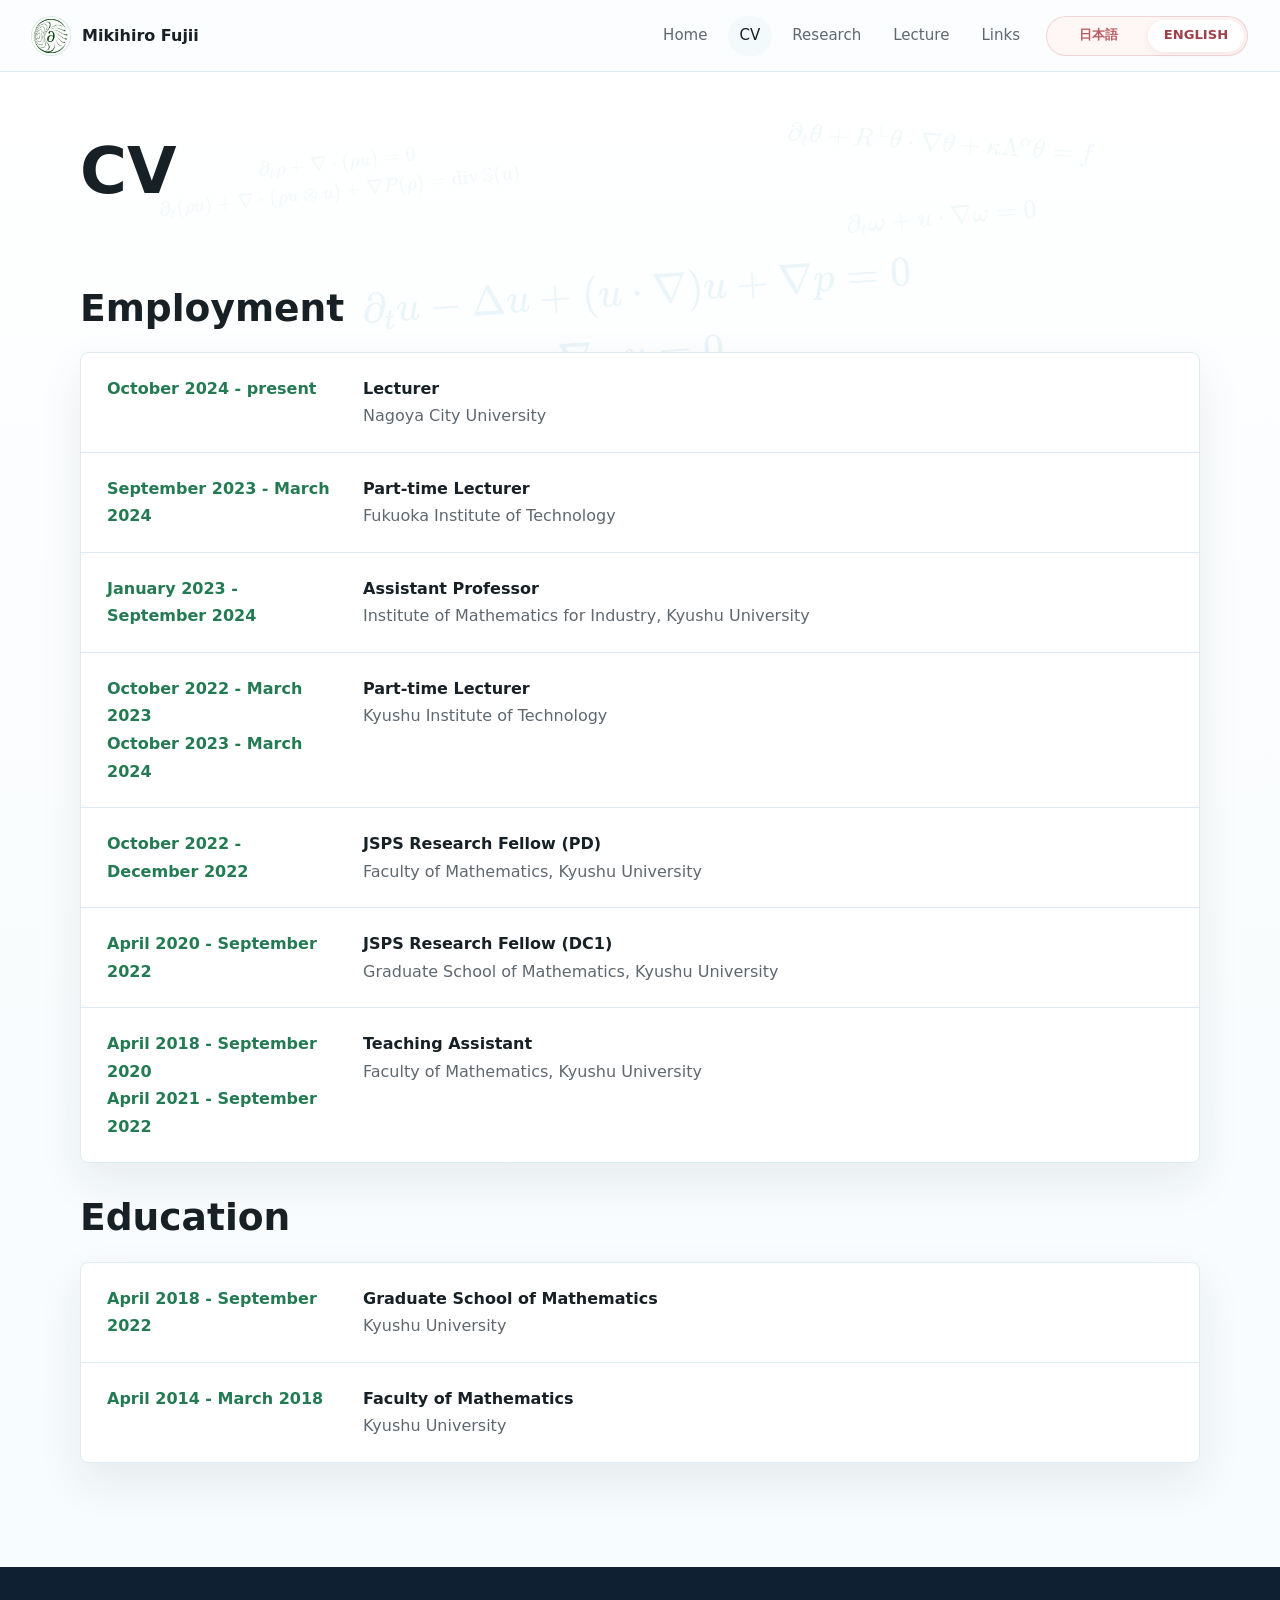
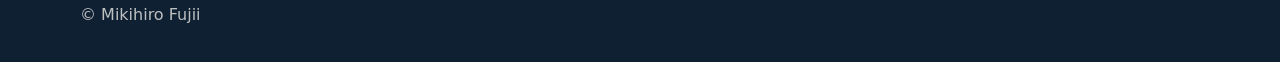
==== commit c06c4618: "Fix survey reference to time-periodic NS paper" ====
--- a/cv.html
+++ b/cv.html
@@ -29,7 +29,7 @@
     <script defer src="assets/vendor/katex/katex.min.js"></script>
     <script defer src="assets/vendor/katex/auto-render.min.js"></script>
     <script defer src="assets/js/analytics.js?v=20260614-1"></script>
-    <script defer src="assets/js/site.js?v=20260710-3"></script>
+    <script defer src="assets/js/site.js?v=20260816-1"></script>
   </head>
   <body>
     <header class="site-header">
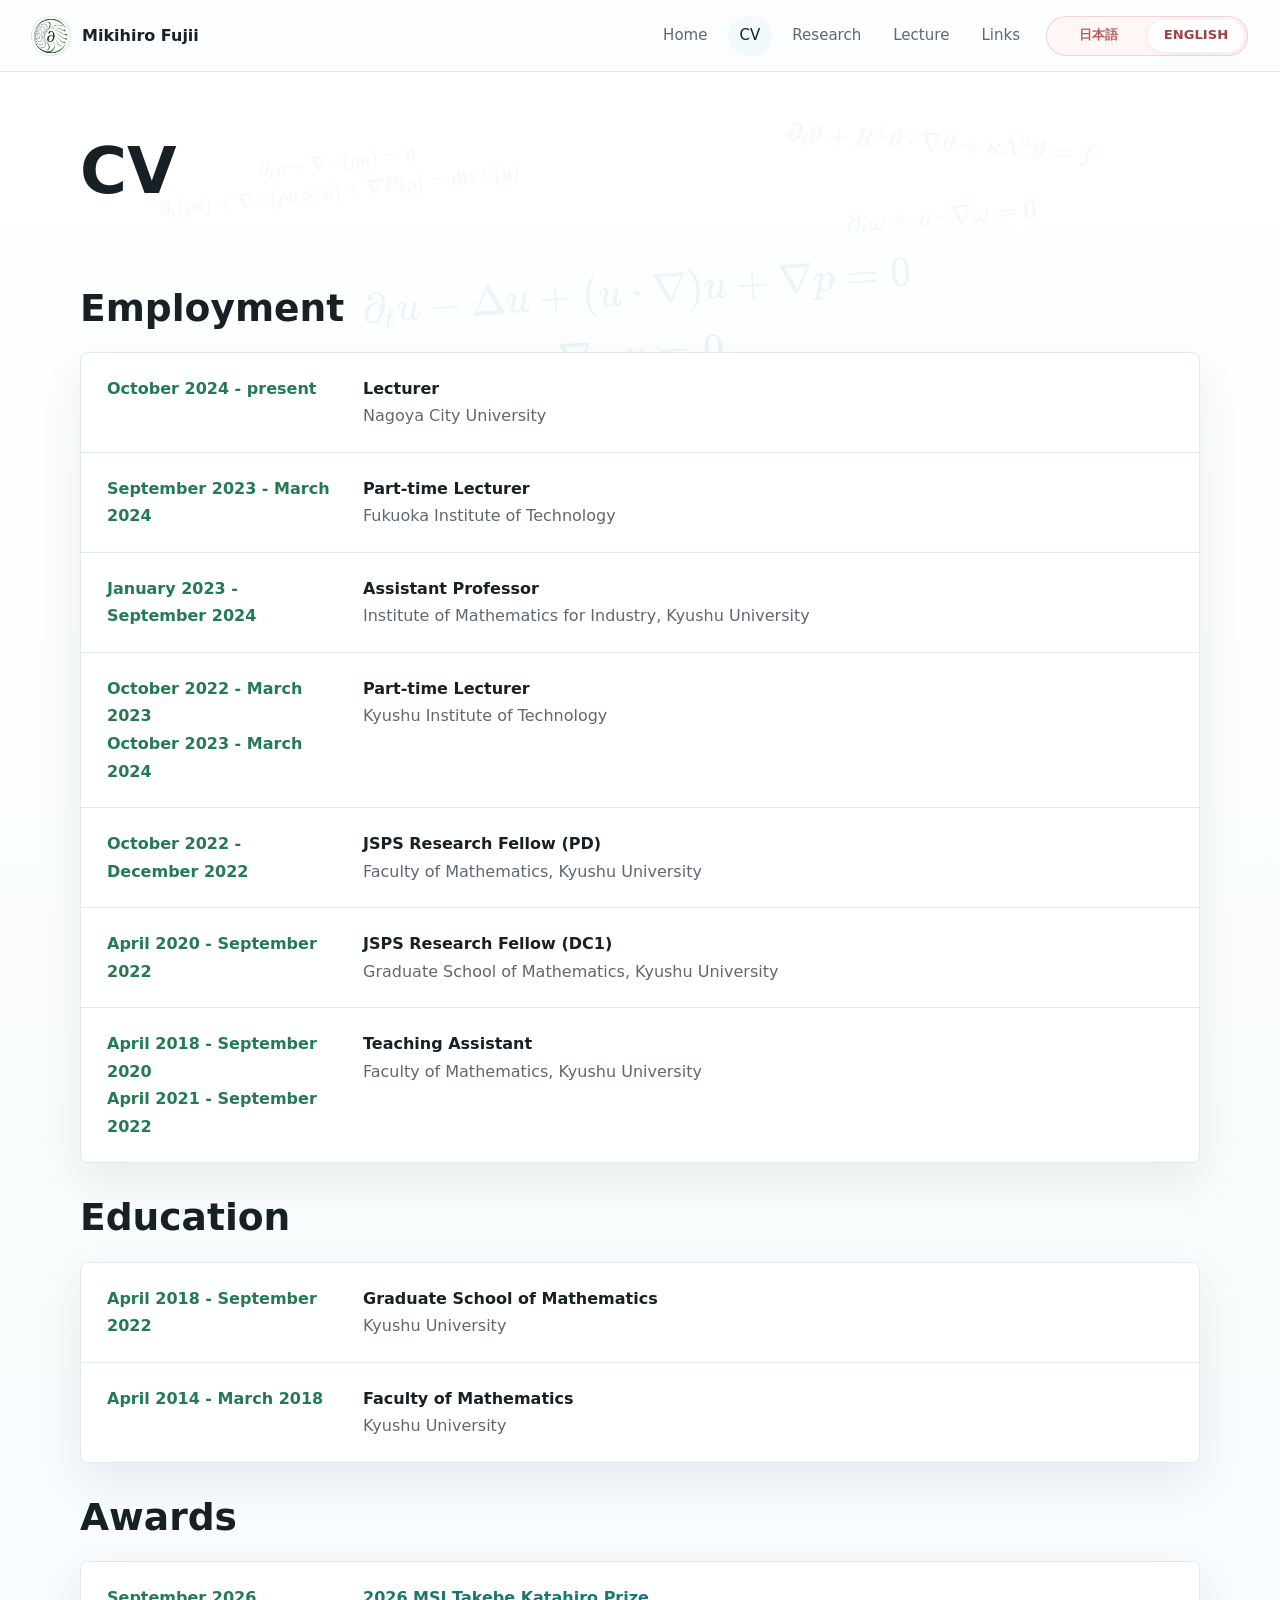
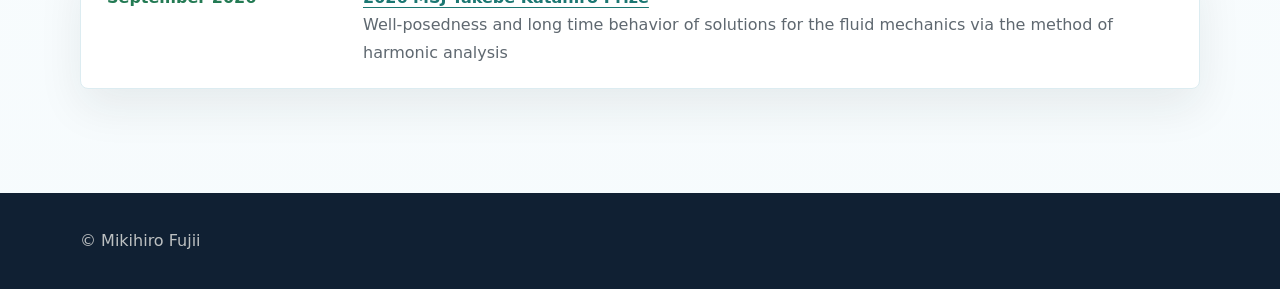
==== commit 83cf1405: "Add 2026 Takebe Prize to homepage" ====
--- a/cv.html
+++ b/cv.html
@@ -25,11 +25,11 @@
     <link rel="icon" type="image/png" href="assets/img/favicon.png">
     <link rel="apple-touch-icon" href="assets/img/apple-touch-icon.png">
     <link rel="stylesheet" href="assets/vendor/katex/katex.min.css">
-    <link rel="stylesheet" href="assets/css/styles.css?v=20260708-1">
+    <link rel="stylesheet" href="assets/css/styles.css?v=20260823-1">
     <script defer src="assets/vendor/katex/katex.min.js"></script>
     <script defer src="assets/vendor/katex/auto-render.min.js"></script>
     <script defer src="assets/js/analytics.js?v=20260614-1"></script>
-    <script defer src="assets/js/site.js?v=20260816-1"></script>
+    <script defer src="assets/js/site.js?v=20260903-1"></script>
   </head>
   <body>
     <header class="site-header">
@@ -102,6 +102,19 @@
             </div>
           </div>
         </section>
+
+        <section class="cv-panel">
+          <h2 data-i18n="cv.awards">Awards</h2>
+          <div class="timeline" style="margin-top: 22px;">
+            <div class="timeline-row">
+              <div class="timeline-date" data-i18n="cv.date.2026-09">September 2026</div>
+              <div class="timeline-body">
+                <strong><a href="https://www.mathsoc.jp/en/publicity/takebe2026-en.html" data-i18n="cv.award.takebe" data-i18n-href="cv.award.takebe.url">2026 MSJ Takebe Katahiro Prize</a></strong>
+                <span data-i18n="cv.award.takebe.achievement">Well-posedness and long time behavior of solutions for the fluid mechanics via the method of harmonic analysis</span>
+              </div>
+            </div>
+          </div>
+        </section>
       </section>
     </main>
 
--- a/assets/css/styles.css
+++ b/assets/css/styles.css
@@ -1042,6 +1042,35 @@
   gap: 4px;
 }
 
+.news-list-talks {
+  gap: 10px;
+}
+
+.news-list-scrollable {
+  max-height: var(--news-list-max-height);
+  padding-right: 10px;
+  overflow-y: auto;
+  overscroll-behavior: contain;
+  scrollbar-gutter: stable;
+}
+
+.news-talk-item {
+  grid-template-columns: 0.8rem minmax(0, 1fr);
+  column-gap: 3px;
+}
+
+.news-talk-item::before {
+  content: "・";
+  grid-column: 1;
+  color: var(--journal-green);
+  font-weight: 760;
+  line-height: 1.6;
+}
+
+.news-talk-item .news-text {
+  grid-column: 2;
+}
+
 .news-date {
   color: var(--muted);
   font-size: 0.86rem;
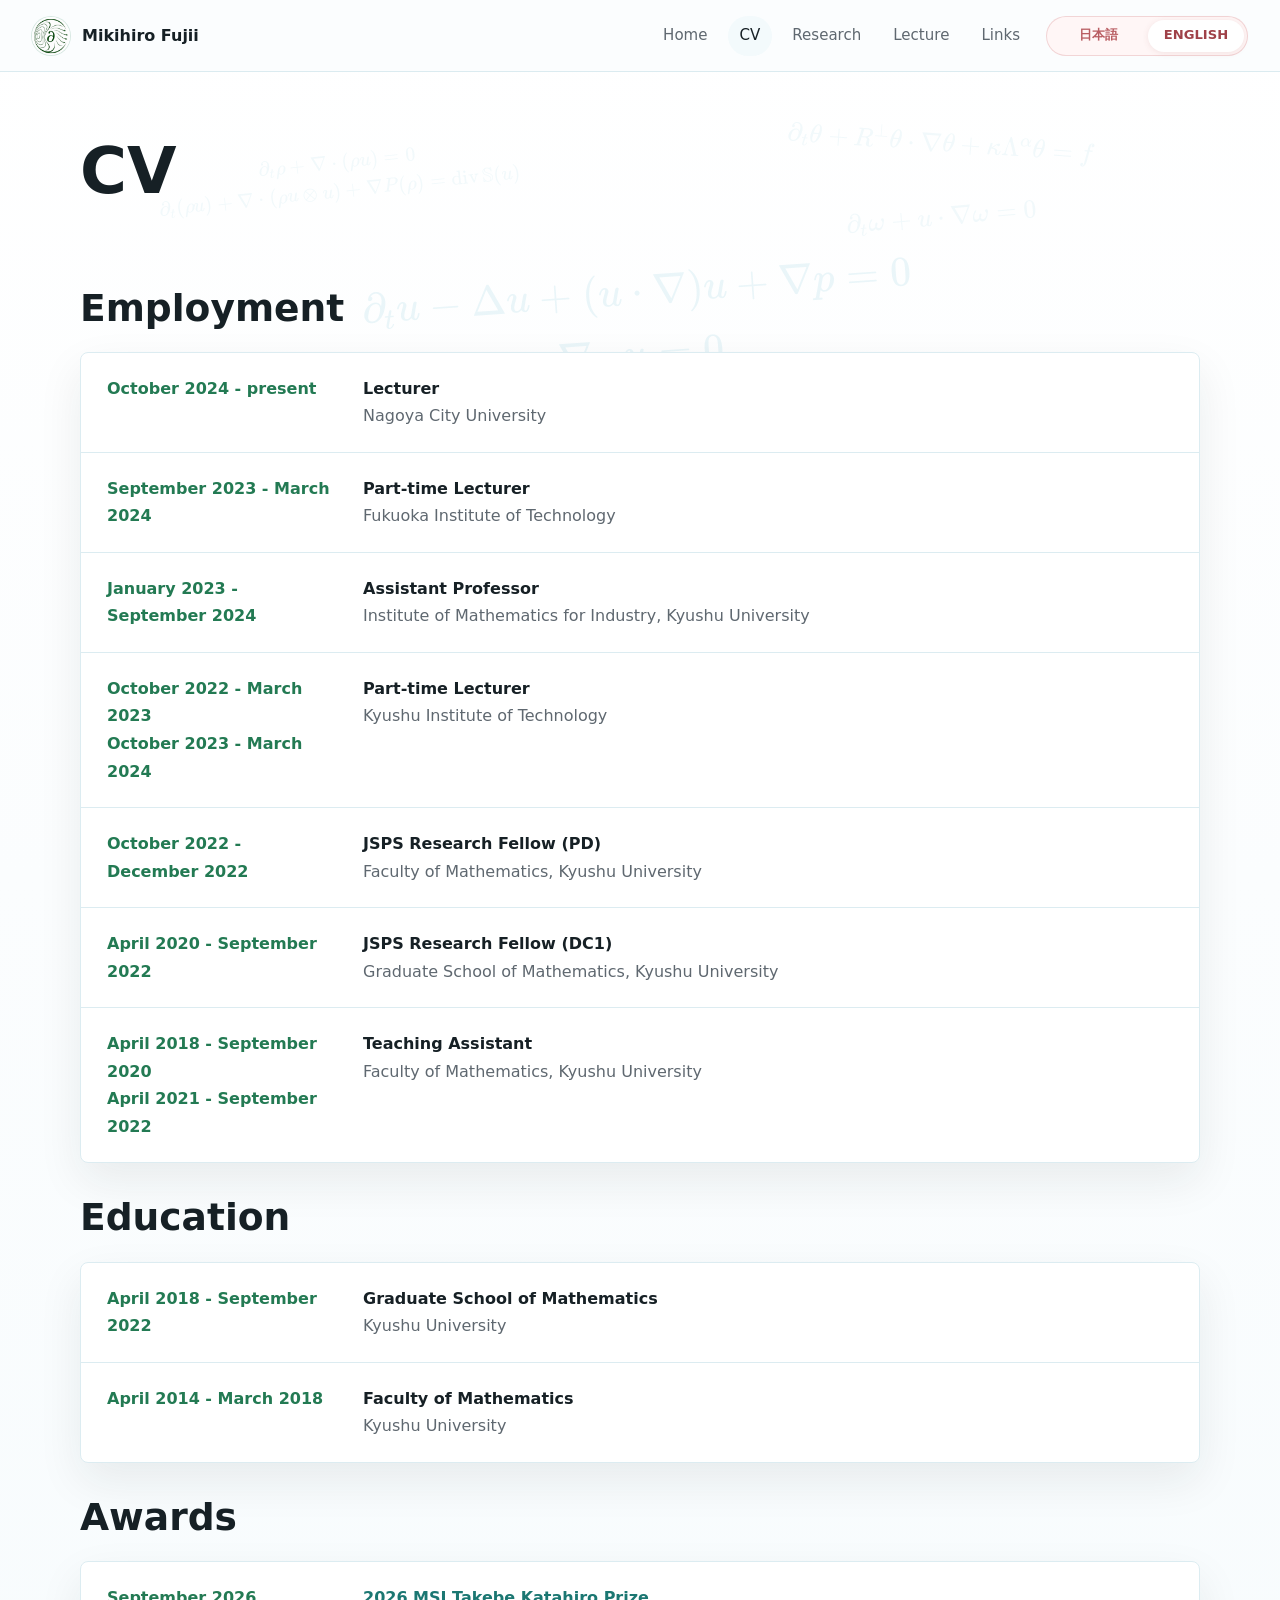
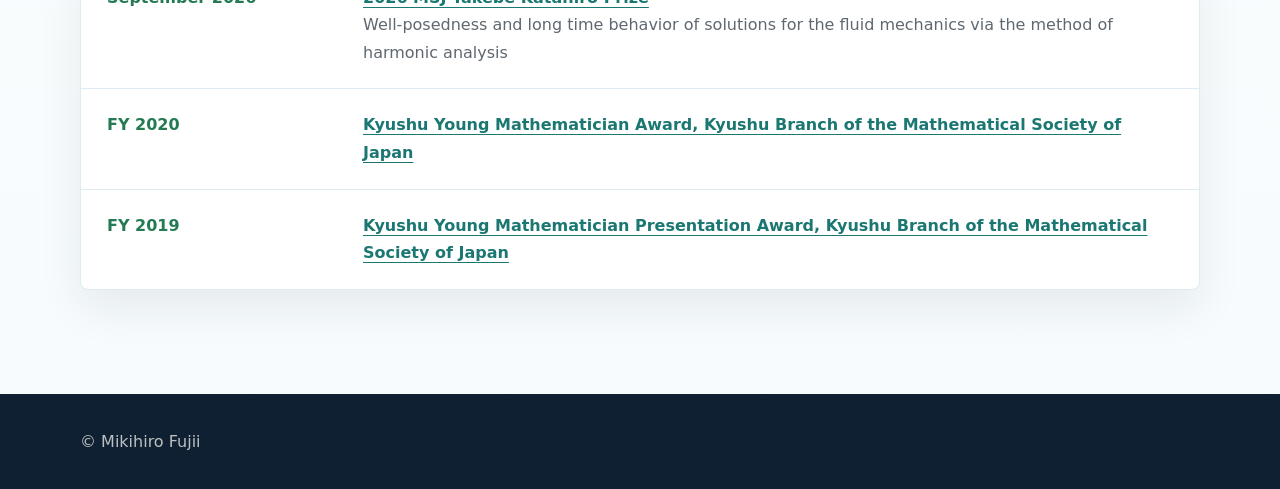
==== commit 93a89a74: "Add earlier awards to CV" ====
--- a/cv.html
+++ b/cv.html
@@ -29,7 +29,7 @@
     <script defer src="assets/vendor/katex/katex.min.js"></script>
     <script defer src="assets/vendor/katex/auto-render.min.js"></script>
     <script defer src="assets/js/analytics.js?v=20260614-1"></script>
-    <script defer src="assets/js/site.js?v=20260903-1"></script>
+    <script defer src="assets/js/site.js?v=20260904-1"></script>
   </head>
   <body>
     <header class="site-header">
@@ -113,6 +113,18 @@
                 <span data-i18n="cv.award.takebe.achievement">Well-posedness and long time behavior of solutions for the fluid mechanics via the method of harmonic analysis</span>
               </div>
             </div>
+            <div class="timeline-row">
+              <div class="timeline-date" data-i18n="cv.date.fy2020">FY 2020</div>
+              <div class="timeline-body">
+                <strong><a href="https://www2.math.kyushu-u.ac.jp/~hiroshima/young.html" data-i18n="cv.award.kyushuYoungMathematician">Kyushu Young Mathematician Award, Kyushu Branch of the Mathematical Society of Japan</a></strong>
+              </div>
+            </div>
+            <div class="timeline-row">
+              <div class="timeline-date" data-i18n="cv.date.fy2019">FY 2019</div>
+              <div class="timeline-body">
+                <strong><a href="https://www2.math.kyushu-u.ac.jp/~hiroshima/young.html" data-i18n="cv.award.kyushuYoungPresentation">Kyushu Young Mathematician Presentation Award, Kyushu Branch of the Mathematical Society of Japan</a></strong>
+              </div>
+            </div>
           </div>
         </section>
       </section>
